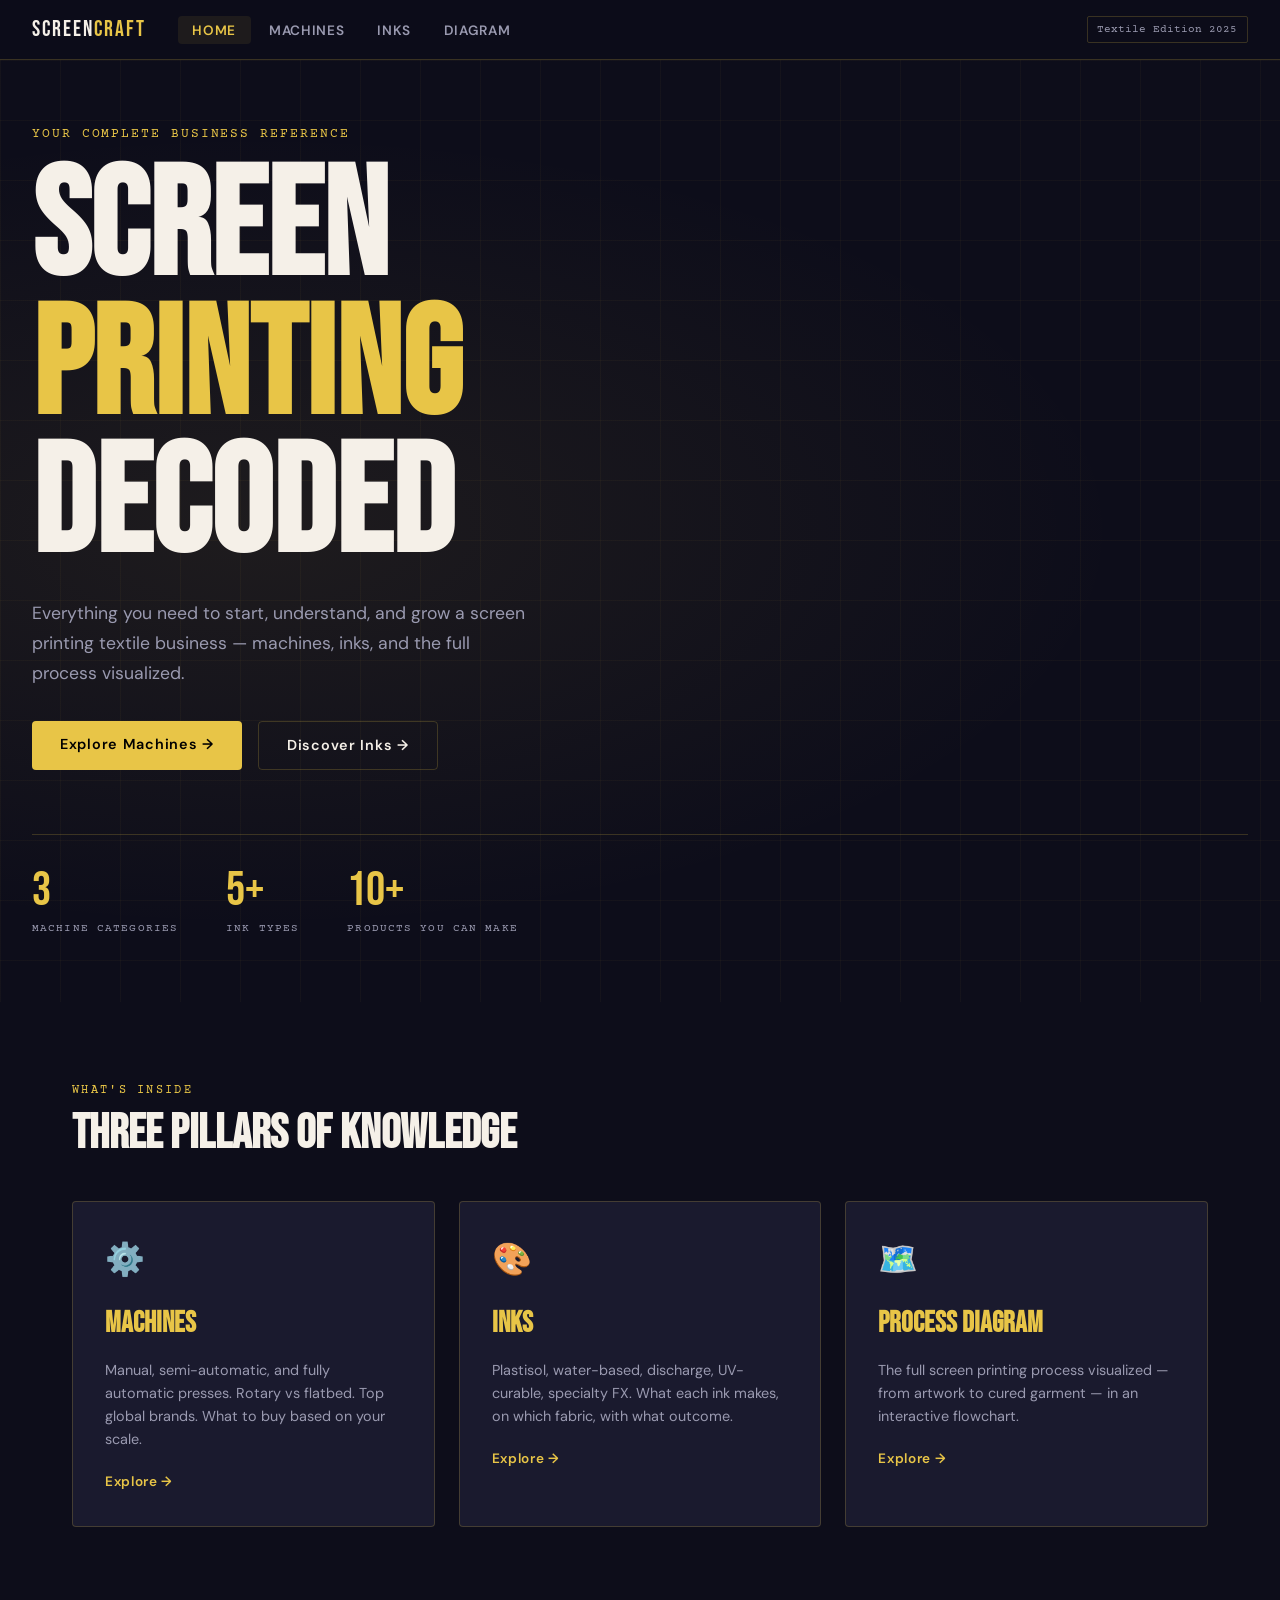
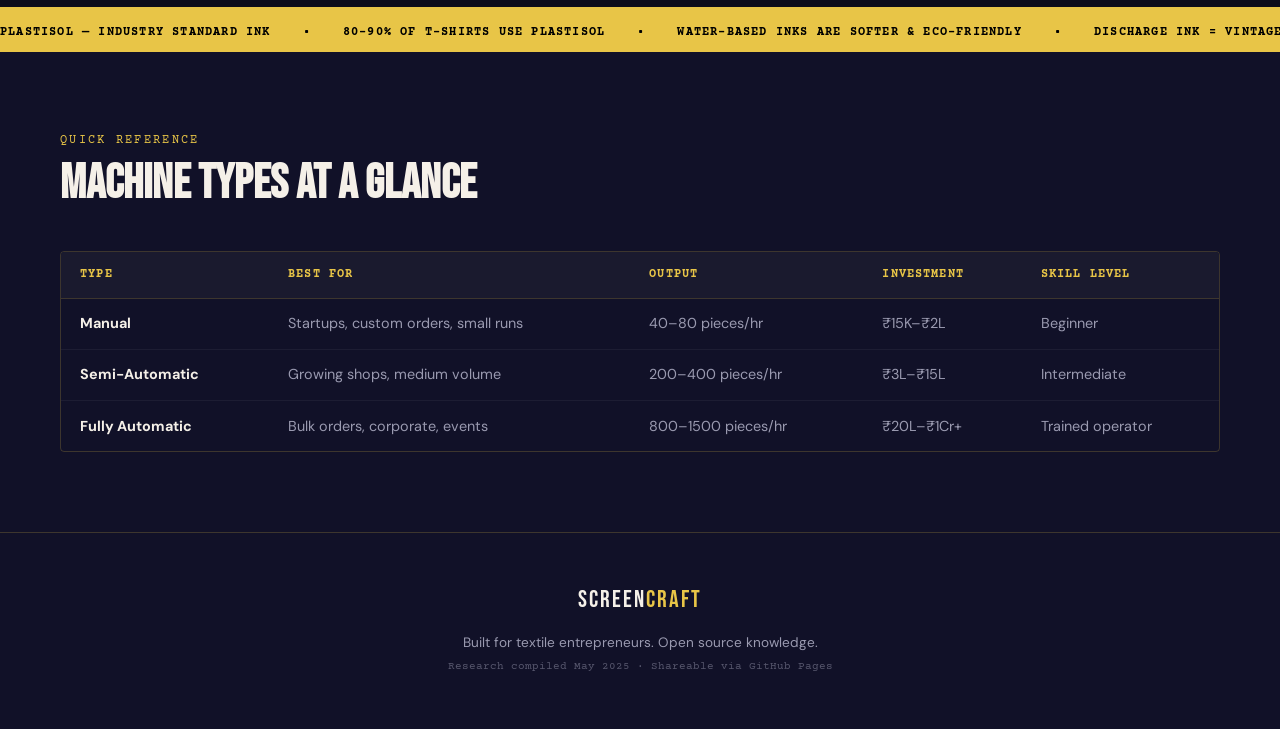
==== index.html @ 2ed056a3 "Add machines page with detailed machine types and specifications - Created a new HTML file for the m" ====
<!DOCTYPE html>
<html lang="en">
<head>
  <meta charset="UTF-8" />
  <meta name="viewport" content="width=device-width, initial-scale=1.0"/>
  <title>ScreenCraft — The Screen Printing Knowledge Hub</title>
  <link rel="preconnect" href="https://fonts.googleapis.com">
  <link href="https://fonts.googleapis.com/css2?family=Bebas+Neue&family=DM+Sans:ital,wght@0,300;0,400;0,600;1,300&family=Courier+Prime:wght@400;700&display=swap" rel="stylesheet">
  <link rel="stylesheet" href="style.css">
</head>
<body>

  <!-- NAV -->
  <nav class="nav">
    <div class="nav-logo">SCREEN<span>CRAFT</span></div>
    <ul class="nav-links">
      <li><a href="index.html" class="active">Home</a></li>
      <li><a href="machines.html">Machines</a></li>
      <li><a href="inks.html">Inks</a></li>
      <li><a href="diagram.html">Diagram</a></li>
    </ul>
    <div class="nav-tag">Textile Edition 2025</div>
  </nav>

  <!-- HERO -->
  <header class="hero">
    <div class="hero-grid-lines"></div>
    <div class="hero-content">
      <div class="hero-eyebrow">Your Complete Business Reference</div>
      <h1 class="hero-title">SCREEN<br><span>PRINTING</span><br>DECODED</h1>
      <p class="hero-sub">Everything you need to start, understand, and grow a screen printing textile business — machines, inks, and the full process visualized.</p>
      <div class="hero-cta-group">
        <a href="machines.html" class="btn btn-primary">Explore Machines →</a>
        <a href="inks.html" class="btn btn-outline">Discover Inks →</a>
      </div>
    </div>
    <div class="hero-stats">
      <div class="stat">
        <span class="stat-num">3</span>
        <span class="stat-label">Machine Categories</span>
      </div>
      <div class="stat">
        <span class="stat-num">5+</span>
        <span class="stat-label">Ink Types</span>
      </div>
      <div class="stat">
        <span class="stat-num">10+</span>
        <span class="stat-label">Products You Can Make</span>
      </div>
    </div>
  </header>

  <!-- OVERVIEW CARDS -->
  <section class="section">
    <div class="section-label">What's Inside</div>
    <h2 class="section-title">Three pillars of knowledge</h2>
    <div class="card-grid">
      <a href="machines.html" class="overview-card card-machines">
        <div class="card-icon">⚙️</div>
        <h3>Machines</h3>
        <p>Manual, semi-automatic, and fully automatic presses. Rotary vs flatbed. Top global brands. What to buy based on your scale.</p>
        <span class="card-link">Explore →</span>
      </a>
      <a href="inks.html" class="overview-card card-inks">
        <div class="card-icon">🎨</div>
        <h3>Inks</h3>
        <p>Plastisol, water-based, discharge, UV-curable, specialty FX. What each ink makes, on which fabric, with what outcome.</p>
        <span class="card-link">Explore →</span>
      </a>
      <a href="diagram.html" class="overview-card card-diagram">
        <div class="card-icon">🗺️</div>
        <h3>Process Diagram</h3>
        <p>The full screen printing process visualized — from artwork to cured garment — in an interactive flowchart.</p>
        <span class="card-link">Explore →</span>
      </a>
    </div>
  </section>

  <!-- QUICK FACTS TAPE -->
  <div class="ticker-wrap">
    <div class="ticker">
      <span>PLASTISOL — INDUSTRY STANDARD INK</span>
      <span>•</span>
      <span>80–90% OF T-SHIRTS USE PLASTISOL</span>
      <span>•</span>
      <span>WATER-BASED INKS ARE SOFTER & ECO-FRIENDLY</span>
      <span>•</span>
      <span>DISCHARGE INK = VINTAGE LOOK ON DARK GARMENTS</span>
      <span>•</span>
      <span>AUTOMATIC MACHINES: 1000+ PRINTS/HR</span>
      <span>•</span>
      <span>SCREEN PRINTING WORKS ON FABRIC, GLASS, METAL, PLASTIC</span>
      <span>•</span>
      <span>PLASTISOL — INDUSTRY STANDARD INK</span>
      <span>•</span>
      <span>80–90% OF T-SHIRTS USE PLASTISOL</span>
      <span>•</span>
      <span>WATER-BASED INKS ARE SOFTER & ECO-FRIENDLY</span>
      <span>•</span>
      <span>DISCHARGE INK = VINTAGE LOOK ON DARK GARMENTS</span>
      <span>•</span>
      <span>AUTOMATIC MACHINES: 1000+ PRINTS/HR</span>
      <span>•</span>
      <span>SCREEN PRINTING WORKS ON FABRIC, GLASS, METAL, PLASTIC</span>
      <span>•</span>
    </div>
  </div>

  <!-- QUICK COMPARISON -->
  <section class="section alt-bg">
    <div class="section-label">Quick Reference</div>
    <h2 class="section-title">Machine Types at a Glance</h2>
    <div class="compare-table-wrap">
      <table class="compare-table">
        <thead>
          <tr>
            <th>Type</th>
            <th>Best For</th>
            <th>Output</th>
            <th>Investment</th>
            <th>Skill Level</th>
          </tr>
        </thead>
        <tbody>
          <tr>
            <td><strong>Manual</strong></td>
            <td>Startups, custom orders, small runs</td>
            <td>40–80 pieces/hr</td>
            <td>₹15K–₹2L</td>
            <td>Beginner</td>
          </tr>
          <tr>
            <td><strong>Semi-Automatic</strong></td>
            <td>Growing shops, medium volume</td>
            <td>200–400 pieces/hr</td>
            <td>₹3L–₹15L</td>
            <td>Intermediate</td>
          </tr>
          <tr>
            <td><strong>Fully Automatic</strong></td>
            <td>Bulk orders, corporate, events</td>
            <td>800–1500 pieces/hr</td>
            <td>₹20L–₹1Cr+</td>
            <td>Trained operator</td>
          </tr>
        </tbody>
      </table>
    </div>
  </section>

  <!-- FOOTER -->
  <footer class="footer">
    <div class="footer-logo">SCREEN<span>CRAFT</span></div>
    <p>Built for textile entrepreneurs. Open source knowledge.</p>
    <p class="footer-small">Research compiled May 2025 · Shareable via GitHub Pages</p>
  </footer>

  <script src="main.js"></script>
</body>
</html>
---- style.css ----
/* ============================================
   SCREENCRAFT — Global Styles
   ============================================ */

:root {
  --bg: #0d0d1a;
  --bg-alt: #111128;
  --surface: #1a1a2e;
  --surface-2: #16213e;
  --accent: #e8c547;
  --accent-2: #e87a4a;
  --accent-3: #4ab8e8;
  --text: #f5f0e8;
  --text-muted: #9a9ab0;
  --border: rgba(232, 197, 71, 0.2);
  --font-display: 'Bebas Neue', sans-serif;
  --font-body: 'DM Sans', sans-serif;
  --font-mono: 'Courier Prime', monospace;
  --radius: 4px;
  --shadow: 0 4px 24px rgba(0,0,0,0.5);
}

*, *::before, *::after { box-sizing: border-box; margin: 0; padding: 0; }

html { scroll-behavior: smooth; }

body {
  background: var(--bg);
  color: var(--text);
  font-family: var(--font-body);
  font-size: 16px;
  line-height: 1.6;
  overflow-x: hidden;
}

a { color: inherit; text-decoration: none; }

/* ============================================
   NAV
   ============================================ */
.nav {
  position: sticky;
  top: 0;
  z-index: 100;
  display: flex;
  align-items: center;
  gap: 2rem;
  padding: 0 2rem;
  height: 60px;
  background: rgba(13,13,26,0.95);
  backdrop-filter: blur(10px);
  border-bottom: 1px solid var(--border);
}

.nav-logo {
  font-family: var(--font-display);
  font-size: 1.4rem;
  letter-spacing: 2px;
  color: var(--text);
  white-space: nowrap;
}

.nav-logo span { color: var(--accent); }

.nav-links {
  display: flex;
  list-style: none;
  gap: 0.25rem;
  flex: 1;
}

.nav-links a {
  padding: 0.35rem 0.9rem;
  font-size: 0.85rem;
  font-weight: 600;
  letter-spacing: 0.05em;
  text-transform: uppercase;
  color: var(--text-muted);
  border-radius: var(--radius);
  transition: all 0.2s;
}

.nav-links a:hover, .nav-links a.active {
  color: var(--accent);
  background: rgba(232,197,71,0.08);
}

.nav-tag {
  font-family: var(--font-mono);
  font-size: 0.7rem;
  color: var(--text-muted);
  border: 1px solid var(--border);
  padding: 0.2rem 0.6rem;
  border-radius: 2px;
  white-space: nowrap;
}

/* ============================================
   HERO
   ============================================ */
.hero {
  position: relative;
  min-height: 90vh;
  display: flex;
  flex-direction: column;
  justify-content: center;
  padding: 4rem 2rem;
  overflow: hidden;
}

.hero-grid-lines {
  position: absolute;
  inset: 0;
  background-image:
    linear-gradient(rgba(232,197,71,0.04) 1px, transparent 1px),
    linear-gradient(90deg, rgba(232,197,71,0.04) 1px, transparent 1px);
  background-size: 60px 60px;
  pointer-events: none;
}

.hero::before {
  content: '';
  position: absolute;
  inset: 0;
  background: radial-gradient(ellipse at 20% 50%, rgba(232,197,71,0.08) 0%, transparent 60%);
  pointer-events: none;
}

.hero-content {
  max-width: 900px;
  position: relative;
  z-index: 1;
}

.hero-eyebrow {
  font-family: var(--font-mono);
  font-size: 0.8rem;
  color: var(--accent);
  letter-spacing: 0.15em;
  text-transform: uppercase;
  margin-bottom: 1rem;
  opacity: 0;
  animation: fadeUp 0.6s ease 0.1s forwards;
}

.hero-title {
  font-family: var(--font-display);
  font-size: clamp(4rem, 12vw, 10rem);
  line-height: 0.9;
  color: var(--text);
  margin-bottom: 1.5rem;
  opacity: 0;
  animation: fadeUp 0.7s ease 0.2s forwards;
}

.hero-title span { color: var(--accent); }

.hero-sub {
  font-size: 1.1rem;
  color: var(--text-muted);
  max-width: 500px;
  margin-bottom: 2rem;
  line-height: 1.7;
  opacity: 0;
  animation: fadeUp 0.7s ease 0.35s forwards;
}

.hero-cta-group {
  display: flex;
  gap: 1rem;
  flex-wrap: wrap;
  opacity: 0;
  animation: fadeUp 0.7s ease 0.45s forwards;
}

.btn {
  display: inline-block;
  padding: 0.75rem 1.75rem;
  font-family: var(--font-body);
  font-weight: 600;
  font-size: 0.9rem;
  letter-spacing: 0.05em;
  border-radius: var(--radius);
  transition: all 0.2s;
  cursor: pointer;
}

.btn-primary {
  background: var(--accent);
  color: #000;
}

.btn-primary:hover { background: #f0d060; transform: translateY(-1px); }

.btn-outline {
  border: 1px solid var(--border);
  color: var(--text);
}

.btn-outline:hover { border-color: var(--accent); color: var(--accent); }

.hero-stats {
  display: flex;
  gap: 3rem;
  margin-top: 4rem;
  padding-top: 2rem;
  border-top: 1px solid var(--border);
  position: relative;
  z-index: 1;
  opacity: 0;
  animation: fadeUp 0.7s ease 0.55s forwards;
}

.stat-num {
  display: block;
  font-family: var(--font-display);
  font-size: 3rem;
  color: var(--accent);
  line-height: 1;
}

.stat-label {
  display: block;
  font-family: var(--font-mono);
  font-size: 0.7rem;
  color: var(--text-muted);
  text-transform: uppercase;
  letter-spacing: 0.1em;
  margin-top: 0.3rem;
}

/* ============================================
   PAGE HERO (inner pages)
   ============================================ */
.page-hero {
  padding: 5rem 2rem 4rem;
  border-bottom: 1px solid var(--border);
  position: relative;
  overflow: hidden;
}

.page-hero::after {
  content: '';
  position: absolute;
  inset: 0;
  background: radial-gradient(ellipse at 80% 50%, rgba(232,197,71,0.05) 0%, transparent 60%);
  pointer-events: none;
}

.page-hero--inks::after {
  background: radial-gradient(ellipse at 80% 50%, rgba(74,184,232,0.06) 0%, transparent 60%);
}

.page-hero--diagram::after {
  background: radial-gradient(ellipse at 80% 50%, rgba(74,232,160,0.06) 0%, transparent 60%);
}

.page-hero-label {
  font-family: var(--font-mono);
  font-size: 0.75rem;
  color: var(--accent);
  letter-spacing: 0.2em;
  text-transform: uppercase;
  margin-bottom: 0.75rem;
}

.page-hero-title {
  font-family: var(--font-display);
  font-size: clamp(3.5rem, 10vw, 8rem);
  line-height: 0.9;
  color: var(--text);
  margin-bottom: 1rem;
}

.page-hero-sub {
  font-size: 1rem;
  color: var(--text-muted);
  max-width: 500px;
}

/* ============================================
   TICKER
   ============================================ */
.ticker-wrap {
  background: var(--accent);
  overflow: hidden;
  padding: 0.6rem 0;
}

.ticker {
  display: inline-flex;
  gap: 2rem;
  white-space: nowrap;
  animation: ticker 30s linear infinite;
  font-family: var(--font-mono);
  font-size: 0.75rem;
  font-weight: 700;
  color: #000;
  letter-spacing: 0.1em;
}

@keyframes ticker {
  0% { transform: translateX(0); }
  100% { transform: translateX(-50%); }
}

/* ============================================
   SECTIONS
   ============================================ */
.section {
  padding: 5rem 2rem;
  max-width: 1200px;
  margin: 0 auto;
}

.section.alt-bg {
  max-width: 100%;
  background: var(--bg-alt);
  padding: 5rem calc(50% - 580px);
}

.section-label {
  font-family: var(--font-mono);
  font-size: 0.72rem;
  color: var(--accent);
  letter-spacing: 0.2em;
  text-transform: uppercase;
  margin-bottom: 0.5rem;
}

.section-title {
  font-family: var(--font-display);
  font-size: clamp(1.8rem, 4vw, 3rem);
  color: var(--text);
  margin-bottom: 2.5rem;
  line-height: 1.1;
}

/* ============================================
   HOME OVERVIEW CARDS
   ============================================ */
.card-grid {
  display: grid;
  grid-template-columns: repeat(auto-fit, minmax(280px, 1fr));
  gap: 1.5rem;
}

.overview-card {
  display: block;
  padding: 2rem;
  background: var(--surface);
  border: 1px solid var(--border);
  border-radius: var(--radius);
  transition: all 0.3s;
  cursor: pointer;
}

.overview-card:hover {
  border-color: var(--accent);
  transform: translateY(-4px);
  box-shadow: 0 8px 32px rgba(0,0,0,0.4);
}

.card-icon { font-size: 2rem; margin-bottom: 1rem; }

.overview-card h3 {
  font-family: var(--font-display);
  font-size: 1.8rem;
  color: var(--accent);
  margin-bottom: 0.75rem;
}

.overview-card p { color: var(--text-muted); font-size: 0.9rem; line-height: 1.6; }

.card-link {
  display: inline-block;
  margin-top: 1.25rem;
  font-size: 0.85rem;
  font-weight: 600;
  color: var(--accent);
  letter-spacing: 0.05em;
}

/* ============================================
   COMPARE TABLE
   ============================================ */
.compare-table-wrap {
  overflow-x: auto;
  border-radius: var(--radius);
  border: 1px solid var(--border);
}

.compare-table {
  width: 100%;
  border-collapse: collapse;
  font-size: 0.9rem;
}

.compare-table th {
  background: var(--surface);
  color: var(--accent);
  font-family: var(--font-mono);
  font-size: 0.72rem;
  letter-spacing: 0.1em;
  text-transform: uppercase;
  padding: 0.85rem 1.2rem;
  text-align: left;
  border-bottom: 1px solid var(--border);
}

.compare-table td {
  padding: 0.85rem 1.2rem;
  border-bottom: 1px solid rgba(255,255,255,0.05);
  color: var(--text-muted);
  vertical-align: top;
}

.compare-table tr:last-child td { border-bottom: none; }
.compare-table td strong { color: var(--text); }

.compare-table tr:hover td { background: rgba(232,197,71,0.03); }

/* ============================================
   MACHINES PAGE
   ============================================ */
.tab-nav {
  display: flex;
  gap: 0.5rem;
  margin-bottom: 2.5rem;
  flex-wrap: wrap;
}

.tab-btn {
  padding: 0.5rem 1.25rem;
  background: var(--surface);
  border: 1px solid var(--border);
  color: var(--text-muted);
  font-family: var(--font-body);
  font-size: 0.85rem;
  font-weight: 600;
  border-radius: var(--radius);
  cursor: pointer;
  transition: all 0.2s;
}

.tab-btn:hover { border-color: var(--accent); color: var(--accent); }
.tab-btn.active { background: var(--accent); color: #000; border-color: var(--accent); }

.tab-content { display: none; }
.tab-content.active { display: block; animation: fadeUp 0.4s ease; }

.machine-hero-block {
  display: grid;
  grid-template-columns: 1fr auto;
  gap: 2rem;
  padding: 2.5rem;
  background: var(--surface);
  border: 1px solid var(--border);
  border-top: 4px solid var(--accent);
  border-radius: var(--radius);
  margin-bottom: 2rem;
}

.machine-badge {
  display: inline-block;
  font-family: var(--font-mono);
  font-size: 0.68rem;
  letter-spacing: 0.15em;
  text-transform: uppercase;
  color: var(--accent);
  border: 1px solid var(--accent);
  padding: 0.2rem 0.6rem;
  border-radius: 2px;
  margin-bottom: 0.75rem;
}

.machine-hero-block h2 {
  font-family: var(--font-display);
  font-size: 2.2rem;
  color: var(--text);
  margin-bottom: 0.75rem;
}

.machine-desc { color: var(--text-muted); font-size: 0.95rem; line-height: 1.7; }

.machine-specs {
  min-width: 240px;
  background: var(--surface-2);
  padding: 1.25rem;
  border-radius: var(--radius);
  height: fit-content;
}

.spec-row {
  display: flex;
  justify-content: space-between;
  align-items: baseline;
  gap: 1rem;
  padding: 0.5rem 0;
  border-bottom: 1px solid rgba(255,255,255,0.06);
  font-size: 0.82rem;
}

.spec-row:last-child { border-bottom: none; }
.spec-row span { color: var(--text-muted); }
.spec-row strong { color: var(--accent); text-align: right; }

.machine-cards-grid {
  display: grid;
  grid-template-columns: repeat(auto-fit, minmax(220px, 1fr));
  gap: 1rem;
  margin-bottom: 2rem;
}

.machine-card {
  padding: 1.5rem;
  background: var(--surface);
  border: 1px solid var(--border);
  border-radius: var(--radius);
  transition: border-color 0.2s;
}

.machine-card:hover { border-color: var(--accent); }

.machine-card h4 {
  font-family: var(--font-display);
  font-size: 1.2rem;
  color: var(--text);
  margin-bottom: 0.5rem;
}

.machine-card p { font-size: 0.85rem; color: var(--text-muted); line-height: 1.5; margin-bottom: 0.75rem; }

.tag {
  display: inline-block;
  font-family: var(--font-mono);
  font-size: 0.7rem;
  color: var(--accent);
  background: rgba(232,197,71,0.1);
  padding: 0.2rem 0.6rem;
  border-radius: 2px;
}

.pro-con {
  display: grid;
  grid-template-columns: 1fr 1fr;
  gap: 1.5rem;
}

.pros, .cons {
  padding: 1.5rem;
  border-radius: var(--radius);
}

.pros {
  background: rgba(74,232,160,0.06);
  border: 1px solid rgba(74,232,160,0.2);
}

.cons {
  background: rgba(232,74,74,0.06);
  border: 1px solid rgba(232,74,74,0.2);
}

.pros h5 { color: #4ae8a0; margin-bottom: 0.75rem; font-size: 0.85rem; letter-spacing: 0.05em; }
.cons h5 { color: #e84a4a; margin-bottom: 0.75rem; font-size: 0.85rem; letter-spacing: 0.05em; }

.pros ul, .cons ul {
  list-style: none;
  font-size: 0.85rem;
  color: var(--text-muted);
}

.pros ul li, .cons ul li {
  padding: 0.25rem 0;
  padding-left: 1rem;
  position: relative;
}

.pros ul li::before { content: '✓'; position: absolute; left: 0; color: #4ae8a0; }
.cons ul li::before { content: '✗'; position: absolute; left: 0; color: #e84a4a; }

/* BRANDS GRID */
.brands-grid {
  display: grid;
  grid-template-columns: repeat(auto-fit, minmax(180px, 1fr));
  gap: 1rem;
}

.brand-card {
  padding: 1.5rem;
  background: var(--surface);
  border: 1px solid var(--border);
  border-radius: var(--radius);
  transition: all 0.2s;
}

.brand-card:hover { border-color: var(--accent); }

.brand-name {
  font-family: var(--font-display);
  font-size: 1.8rem;
  color: var(--accent);
  line-height: 1;
  margin-bottom: 0.25rem;
}

.brand-origin { font-family: var(--font-mono); font-size: 0.7rem; color: var(--text-muted); margin-bottom: 0.75rem; }
.brand-card p { font-size: 0.82rem; color: var(--text-muted); line-height: 1.5; }

/* ============================================
   INKS PAGE
   ============================================ */
.ink-overview-grid {
  display: flex;
  gap: 1rem;
  flex-wrap: wrap;
  margin-bottom: 1rem;
}

.ink-pill {
  display: flex;
  flex-direction: column;
  padding: 1rem 1.5rem;
  background: var(--surface);
  border: 1px solid var(--c, var(--accent));
  border-radius: var(--radius);
  min-width: 140px;
}

.ink-pill strong { color: var(--c, var(--accent)); font-size: 1rem; margin-bottom: 0.2rem; }
.ink-pill span { font-size: 0.75rem; color: var(--text-muted); font-family: var(--font-mono); }

.ink-detail-card {
  background: var(--surface);
  border: 1px solid var(--border);
  border-radius: var(--radius);
  overflow: hidden;
  margin-bottom: 2rem;
}

.ink-header {
  display: flex;
  justify-content: space-between;
  align-items: flex-start;
  padding: 2rem;
  background: linear-gradient(135deg, var(--surface-2), rgba(26,26,46,0.5));
  border-bottom: 3px solid var(--ink-color, var(--accent));
}

.ink-number {
  font-family: var(--font-display);
  font-size: 3rem;
  color: var(--ink-color, var(--accent));
  opacity: 0.4;
  line-height: 1;
}

.ink-header h3 {
  font-family: var(--font-display);
  font-size: 2rem;
  color: var(--text);
  margin: 0.25rem 0;
}

.ink-tagline { color: var(--text-muted); font-size: 0.85rem; font-style: italic; }

.ink-share-badge {
  text-align: center;
  font-family: var(--font-display);
  font-size: 1.5rem;
  color: var(--ink-color, var(--accent));
  line-height: 1.2;
}

.ink-share-badge small { display: block; font-family: var(--font-mono); font-size: 0.65rem; color: var(--text-muted); text-transform: uppercase; }

.ink-body {
  padding: 2rem;
  display: grid;
  grid-template-columns: 1fr 1fr;
  gap: 1.5rem;
}

.ink-body > * { grid-column: auto; }
.ink-products { grid-column: 1 / -1; }
.ink-props { grid-column: 1 / -1; display: flex; gap: 1rem; flex-wrap: wrap; }
.ink-tip { grid-column: 1 / -1; padding: 1rem 1.25rem; background: rgba(232,197,71,0.06); border-left: 3px solid var(--accent); border-radius: 0 var(--radius) var(--radius) 0; font-size: 0.88rem; color: var(--text-muted); }

.ink-body h4 {
  font-family: var(--font-mono);
  font-size: 0.7rem;
  letter-spacing: 0.15em;
  text-transform: uppercase;
  color: var(--accent);
  margin-bottom: 0.6rem;
}

.ink-body p { font-size: 0.88rem; color: var(--text-muted); line-height: 1.65; }

.product-tags {
  display: flex;
  flex-wrap: wrap;
  gap: 0.5rem;
}

.product-tags span {
  display: inline-block;
  padding: 0.3rem 0.75rem;
  background: var(--surface-2);
  border: 1px solid var(--border);
  border-radius: 20px;
  font-size: 0.78rem;
  color: var(--text-muted);
  transition: all 0.2s;
}

.product-tags span:hover { border-color: var(--accent); color: var(--accent); }

.prop {
  display: flex;
  flex-direction: column;
  background: var(--surface-2);
  padding: 0.75rem 1rem;
  border-radius: var(--radius);
  min-width: 120px;
  flex: 1;
}

.prop-label {
  font-family: var(--font-mono);
  font-size: 0.65rem;
  color: var(--text-muted);
  text-transform: uppercase;
  letter-spacing: 0.1em;
  margin-bottom: 0.25rem;
}

.prop-val { font-size: 0.82rem; color: var(--text); font-weight: 600; }

/* FX GRID */
.fx-grid {
  display: grid;
  grid-template-columns: repeat(auto-fit, minmax(250px, 1fr));
  gap: 1rem;
  margin-top: 0.5rem;
}

.fx-item {
  padding: 1.25rem;
  background: var(--surface-2);
  border-radius: var(--radius);
  border: 1px solid var(--border);
}

.fx-name {
  font-weight: 600;
  color: var(--text);
  margin-bottom: 0.5rem;
  font-size: 0.9rem;
}

.fx-item p { font-size: 0.82rem; color: var(--text-muted); line-height: 1.5; }

/* ============================================
   DIAGRAM PAGE
   ============================================ */
.diagram-wrap {
  background: var(--surface);
  border: 1px solid var(--border);
  border-radius: var(--radius);
  padding: 2rem;
  overflow: auto;
}

.diagram-wrap .mermaid {
  display: flex;
  justify-content: center;
  min-width: 600px;
}

/* Timeline */
.timeline {
  position: relative;
  padding-left: 3rem;
}

.timeline::before {
  content: '';
  position: absolute;
  left: 1.15rem;
  top: 0;
  bottom: 0;
  width: 2px;
  background: linear-gradient(to bottom, var(--accent), transparent);
}

.timeline-item {
  position: relative;
  display: flex;
  gap: 1.5rem;
  margin-bottom: 2rem;
}

.tl-num {
  position: absolute;
  left: -2.85rem;
  width: 2rem;
  height: 2rem;
  background: var(--accent);
  color: #000;
  font-family: var(--font-display);
  font-size: 0.9rem;
  display: flex;
  align-items: center;
  justify-content: center;
  border-radius: 2px;
  flex-shrink: 0;
}

.tl-content {
  padding: 1.25rem 1.5rem;
  background: var(--surface);
  border: 1px solid var(--border);
  border-radius: var(--radius);
  flex: 1;
  transition: border-color 0.2s;
}

.tl-content:hover { border-color: var(--accent); }

.tl-content h4 {
  font-family: var(--font-display);
  font-size: 1.2rem;
  color: var(--accent);
  margin-bottom: 0.4rem;
}

.tl-content p { font-size: 0.88rem; color: var(--text-muted); line-height: 1.6; }

/* ============================================
   FOOTER
   ============================================ */
.footer {
  border-top: 1px solid var(--border);
  padding: 3rem 2rem;
  text-align: center;
  background: var(--bg-alt);
}

.footer-logo {
  font-family: var(--font-display);
  font-size: 1.5rem;
  letter-spacing: 2px;
  color: var(--text);
  margin-bottom: 0.75rem;
}

.footer-logo span { color: var(--accent); }
.footer p { font-size: 0.85rem; color: var(--text-muted); margin-bottom: 0.3rem; }
.footer-small { font-family: var(--font-mono); font-size: 0.7rem !important; opacity: 0.5; }

/* ============================================
   ANIMATIONS
   ============================================ */
@keyframes fadeUp {
  from { opacity: 0; transform: translateY(20px); }
  to { opacity: 1; transform: translateY(0); }
}

/* ============================================
   RESPONSIVE
   ============================================ */
@media (max-width: 768px) {
  .nav-tag { display: none; }
  .machine-hero-block { grid-template-columns: 1fr; }
  .pro-con { grid-template-columns: 1fr; }
  .ink-body { grid-template-columns: 1fr; }
  .hero-stats { flex-direction: column; gap: 1.5rem; }
  .section.alt-bg { padding: 4rem 1.5rem; }
}
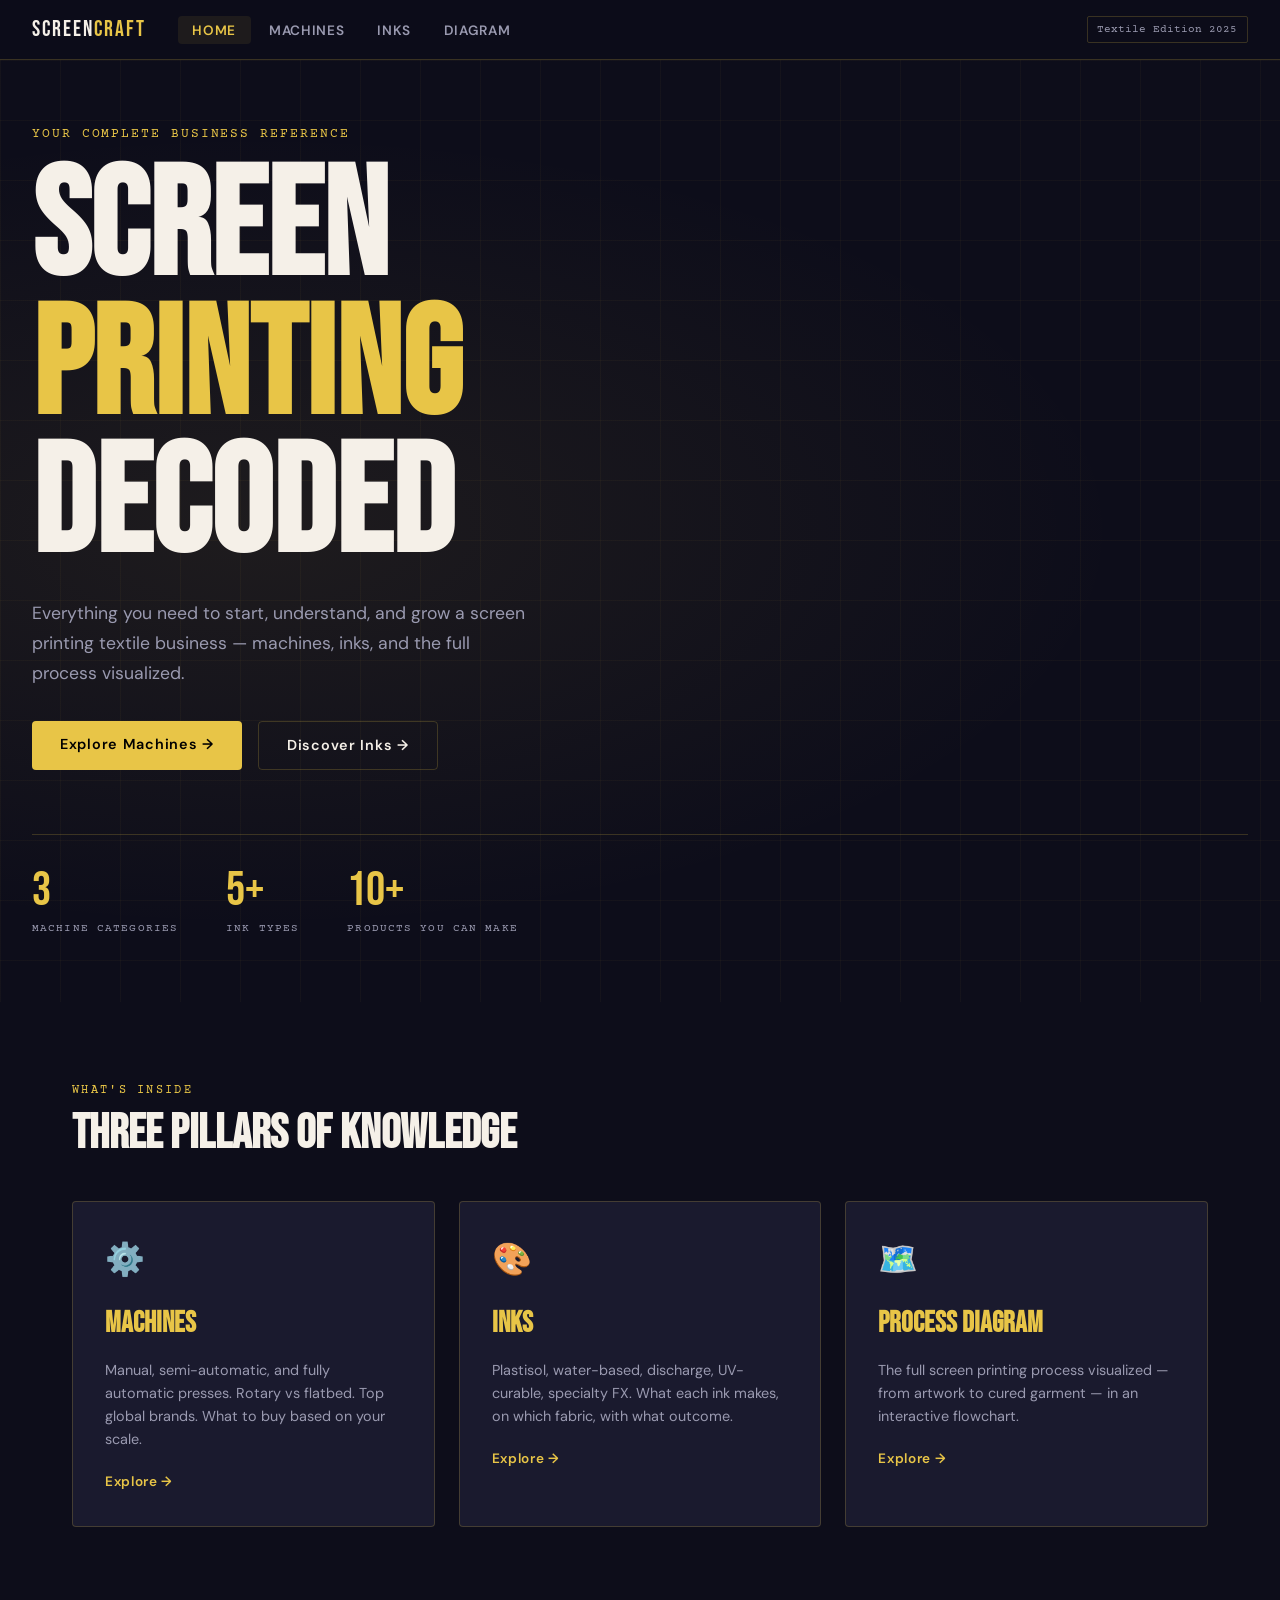
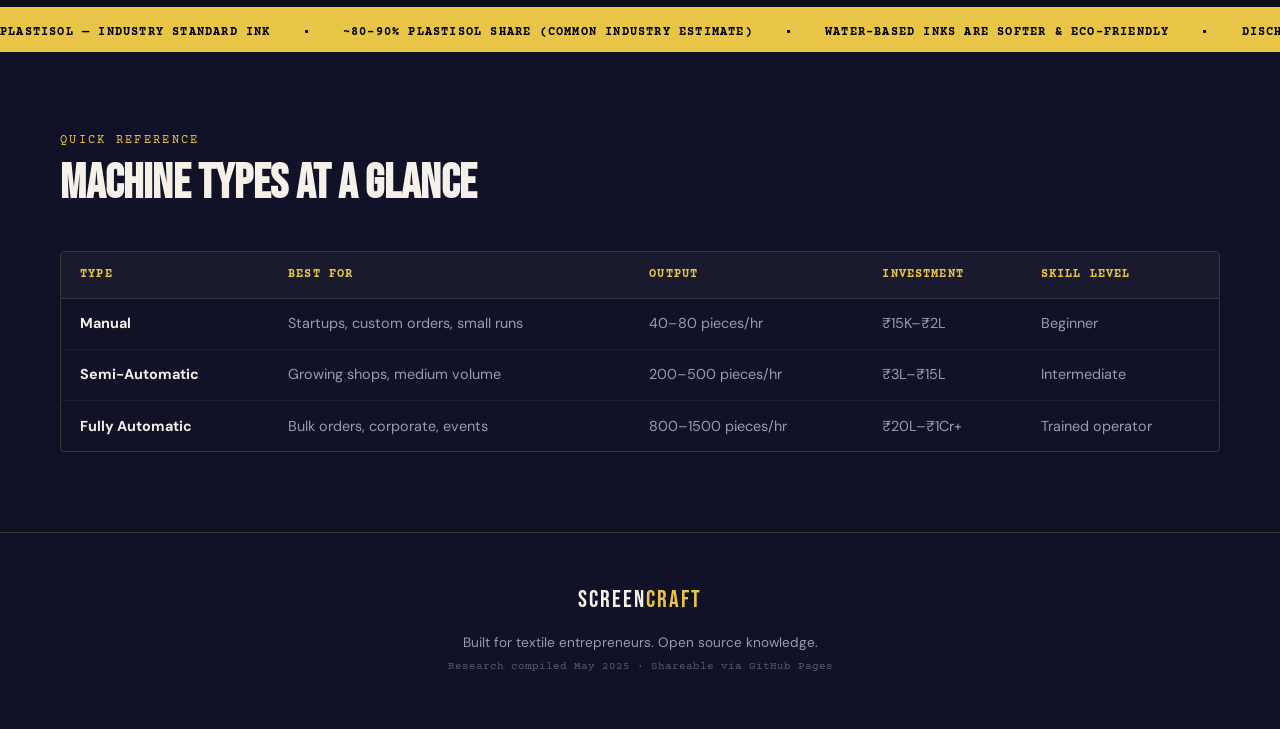
==== commit 3c851861: "Update diagram and content for clarity and accuracy - Revised flowchart in diagram.html to clarify p" ====
--- a/index.html
+++ b/index.html
@@ -81,7 +81,7 @@
     <div class="ticker">
       <span>PLASTISOL — INDUSTRY STANDARD INK</span>
       <span>•</span>
-      <span>80–90% OF T-SHIRTS USE PLASTISOL</span>
+      <span>~80–90% PLASTISOL SHARE (COMMON INDUSTRY ESTIMATE)</span>
       <span>•</span>
       <span>WATER-BASED INKS ARE SOFTER & ECO-FRIENDLY</span>
       <span>•</span>
@@ -93,7 +93,7 @@
       <span>•</span>
       <span>PLASTISOL — INDUSTRY STANDARD INK</span>
       <span>•</span>
-      <span>80–90% OF T-SHIRTS USE PLASTISOL</span>
+      <span>~80–90% PLASTISOL SHARE (COMMON INDUSTRY ESTIMATE)</span>
       <span>•</span>
       <span>WATER-BASED INKS ARE SOFTER & ECO-FRIENDLY</span>
       <span>•</span>
@@ -132,7 +132,7 @@
           <tr>
             <td><strong>Semi-Automatic</strong></td>
             <td>Growing shops, medium volume</td>
-            <td>200–400 pieces/hr</td>
+            <td>200–500 pieces/hr</td>
             <td>₹3L–₹15L</td>
             <td>Intermediate</td>
           </tr>
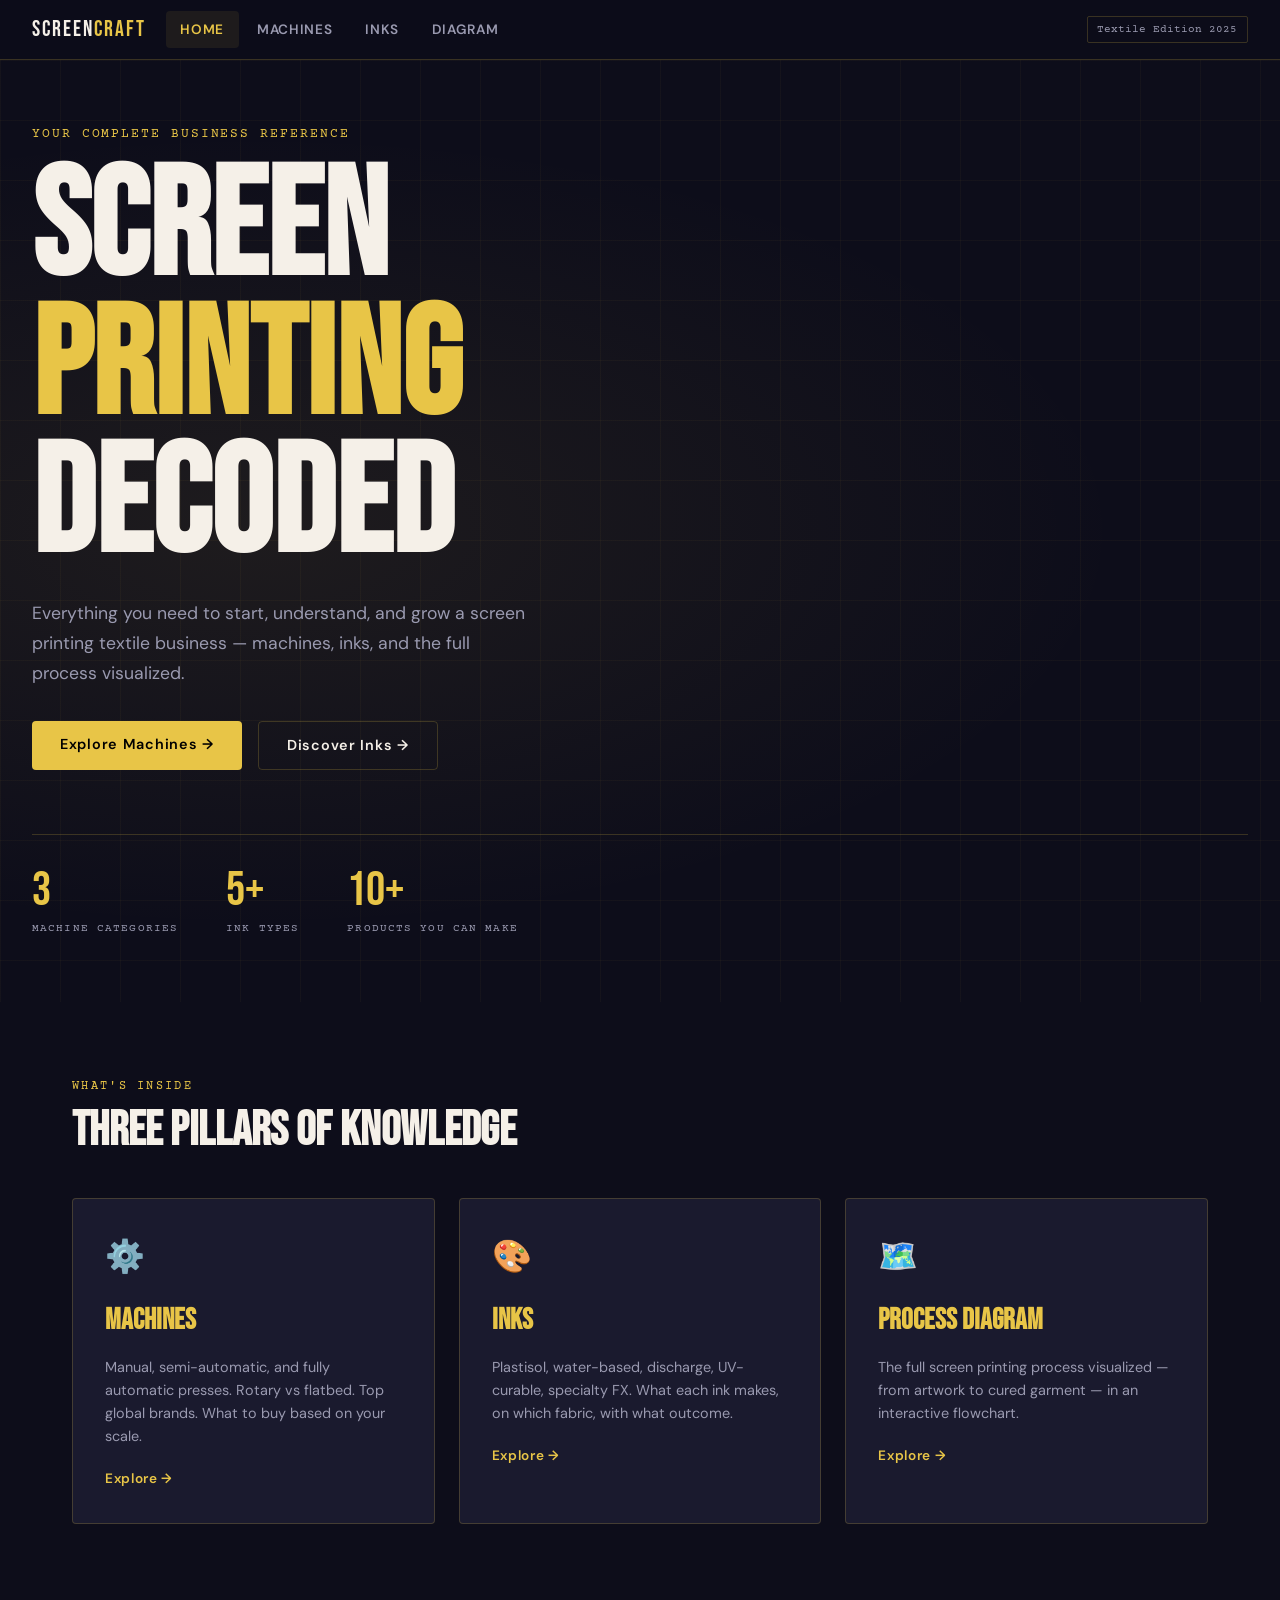
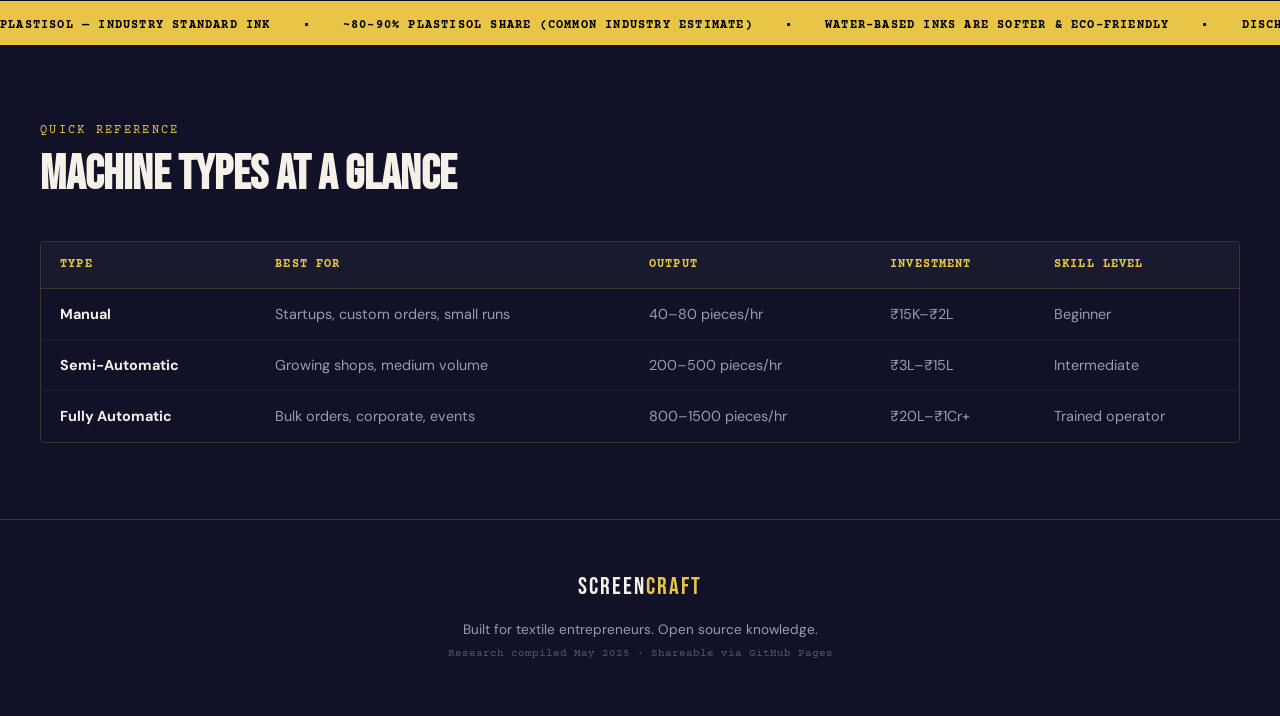
==== commit 969528be: "Enhance navigation and mobile responsiveness - Added ARIA labels for improved accessibility in navig" ====
--- a/index.html
+++ b/index.html
@@ -11,9 +11,10 @@
 <body>
 
   <!-- NAV -->
-  <nav class="nav">
+  <nav class="nav" aria-label="Main">
     <div class="nav-logo">SCREEN<span>CRAFT</span></div>
-    <ul class="nav-links">
+    <button type="button" class="nav-toggle" aria-expanded="false" aria-controls="primary-nav" aria-label="Open navigation menu"><span></span></button>
+    <ul class="nav-links" id="primary-nav">
       <li><a href="index.html" class="active">Home</a></li>
       <li><a href="machines.html">Machines</a></li>
       <li><a href="inks.html">Inks</a></li>
--- a/style.css
+++ b/style.css
@@ -31,6 +31,7 @@
   font-size: 16px;
   line-height: 1.6;
   overflow-x: hidden;
+  -webkit-text-size-adjust: 100%;
 }
 
 a { color: inherit; text-decoration: none; }
@@ -44,12 +45,83 @@
   z-index: 100;
   display: flex;
   align-items: center;
-  gap: 2rem;
-  padding: 0 2rem;
-  height: 60px;
+  flex-wrap: wrap;
+  gap: 0.75rem 1.25rem;
+  padding: 0 clamp(1rem, 4vw, 2rem);
+  min-height: 60px;
+  height: auto;
   background: rgba(13,13,26,0.95);
   backdrop-filter: blur(10px);
   border-bottom: 1px solid var(--border);
+}
+
+.nav-toggle {
+  display: none;
+  flex-shrink: 0;
+  margin-left: auto;
+  width: 44px;
+  height: 44px;
+  padding: 0;
+  border: 1px solid var(--border);
+  border-radius: var(--radius);
+  background: var(--surface);
+  cursor: pointer;
+  -webkit-tap-highlight-color: transparent;
+  position: relative;
+}
+
+.nav-toggle::before,
+.nav-toggle::after {
+  content: '';
+  display: block;
+  position: absolute;
+  left: 10px;
+  right: 10px;
+  height: 2px;
+  background: var(--accent);
+  border-radius: 1px;
+  transition: transform 0.2s ease, opacity 0.2s ease;
+}
+
+.nav-toggle span {
+  display: block;
+  position: absolute;
+  left: 10px;
+  right: 10px;
+  height: 2px;
+  background: var(--accent);
+  border-radius: 1px;
+  top: 50%;
+  margin-top: -1px;
+  transition: opacity 0.2s ease;
+}
+
+.nav-toggle::before { top: 14px; }
+.nav-toggle::after { bottom: 14px; }
+
+.nav.nav-open .nav-toggle::before {
+  top: 50%;
+  margin-top: -1px;
+  transform: rotate(45deg);
+}
+
+.nav.nav-open .nav-toggle::after {
+  bottom: auto;
+  top: 50%;
+  margin-top: -1px;
+  transform: rotate(-45deg);
+}
+
+.nav.nav-open .nav-toggle span { opacity: 0; }
+
+.nav-toggle:focus-visible {
+  outline: 2px solid var(--accent);
+  outline-offset: 2px;
+}
+
+.nav-links a:focus-visible {
+  outline: 2px solid var(--accent);
+  outline-offset: 2px;
 }
 
 .nav-logo {
@@ -67,10 +139,13 @@
   list-style: none;
   gap: 0.25rem;
   flex: 1;
+  align-items: center;
+  min-width: 0;
 }
 
 .nav-links a {
-  padding: 0.35rem 0.9rem;
+  display: block;
+  padding: 0.5rem 0.9rem;
   font-size: 0.85rem;
   font-weight: 600;
   letter-spacing: 0.05em;
@@ -78,6 +153,7 @@
   color: var(--text-muted);
   border-radius: var(--radius);
   transition: all 0.2s;
+  -webkit-tap-highlight-color: transparent;
 }
 
 .nav-links a:hover, .nav-links a.active {
@@ -100,11 +176,11 @@
    ============================================ */
 .hero {
   position: relative;
-  min-height: 90vh;
+  min-height: min(90vh, 900px);
   display: flex;
   flex-direction: column;
   justify-content: center;
-  padding: 4rem 2rem;
+  padding: clamp(2.5rem, 8vw, 4rem) clamp(1rem, 4vw, 2rem);
   overflow: hidden;
 }
 
@@ -233,7 +309,7 @@
    PAGE HERO (inner pages)
    ============================================ */
 .page-hero {
-  padding: 5rem 2rem 4rem;
+  padding: clamp(3rem, 8vw, 5rem) clamp(1rem, 4vw, 2rem) clamp(2.5rem, 5vw, 4rem);
   border-bottom: 1px solid var(--border);
   position: relative;
   overflow: hidden;
@@ -308,15 +384,26 @@
    SECTIONS
    ============================================ */
 .section {
-  padding: 5rem 2rem;
+  padding: clamp(3rem, 6vw, 5rem) clamp(1rem, 4vw, 2rem);
   max-width: 1200px;
   margin: 0 auto;
+  width: 100%;
 }
 
 .section.alt-bg {
-  max-width: 100%;
+  max-width: none;
+  width: 100%;
+  margin: 0;
   background: var(--bg-alt);
-  padding: 5rem calc(50% - 580px);
+  padding: clamp(3rem, 6vw, 5rem) clamp(1rem, 4vw, 2rem);
+  box-sizing: border-box;
+}
+
+.section.alt-bg > * {
+  max-width: 1200px;
+  margin-left: auto;
+  margin-right: auto;
+  width: 100%;
 }
 
 .section-label {
@@ -386,8 +473,10 @@
    ============================================ */
 .compare-table-wrap {
   overflow-x: auto;
-  border-radius: var(--radius);
-  border: 1px solid var(--border);
+  -webkit-overflow-scrolling: touch;
+  border-radius: var(--radius);
+  border: 1px solid var(--border);
+  max-width: 100%;
 }
 
 .compare-table {
@@ -453,7 +542,7 @@
   display: grid;
   grid-template-columns: 1fr auto;
   gap: 2rem;
-  padding: 2.5rem;
+  padding: clamp(1.25rem, 4vw, 2.5rem);
   background: var(--surface);
   border: 1px solid var(--border);
   border-top: 4px solid var(--accent);
@@ -503,7 +592,7 @@
 
 .spec-row:last-child { border-bottom: none; }
 .spec-row span { color: var(--text-muted); }
-.spec-row strong { color: var(--accent); text-align: right; }
+.spec-row strong { color: var(--accent); text-align: right; flex-shrink: 0; }
 
 .machine-cards-grid {
   display: grid;
@@ -643,7 +732,9 @@
   display: flex;
   justify-content: space-between;
   align-items: flex-start;
-  padding: 2rem;
+  flex-wrap: wrap;
+  gap: 1rem 1.5rem;
+  padding: clamp(1.25rem, 4vw, 2rem);
   background: linear-gradient(135deg, var(--surface-2), rgba(26,26,46,0.5));
   border-bottom: 3px solid var(--ink-color, var(--accent));
 }
@@ -676,7 +767,7 @@
 .ink-share-badge small { display: block; font-family: var(--font-mono); font-size: 0.65rem; color: var(--text-muted); text-transform: uppercase; }
 
 .ink-body {
-  padding: 2rem;
+  padding: clamp(1.25rem, 4vw, 2rem);
   display: grid;
   grid-template-columns: 1fr 1fr;
   gap: 1.5rem;
@@ -769,14 +860,22 @@
   background: var(--surface);
   border: 1px solid var(--border);
   border-radius: var(--radius);
-  padding: 2rem;
-  overflow: auto;
+  padding: clamp(1rem, 3vw, 2rem);
+  overflow-x: auto;
+  overflow-y: hidden;
+  -webkit-overflow-scrolling: touch;
+  max-width: 100%;
 }
 
 .diagram-wrap .mermaid {
   display: flex;
   justify-content: center;
-  min-width: 600px;
+  min-width: 0;
+}
+
+.diagram-wrap .mermaid svg {
+  max-width: 100%;
+  height: auto;
 }
 
 /* Timeline */
@@ -843,7 +942,7 @@
    ============================================ */
 .footer {
   border-top: 1px solid var(--border);
-  padding: 3rem 2rem;
+  padding: clamp(2rem, 5vw, 3rem) clamp(1rem, 4vw, 2rem);
   text-align: center;
   background: var(--bg-alt);
 }
@@ -871,11 +970,189 @@
 /* ============================================
    RESPONSIVE
    ============================================ */
+
+/* Tablet portrait & large phones */
+@media (max-width: 900px) {
+  .nav-toggle {
+    display: flex;
+    align-items: center;
+    justify-content: center;
+  }
+
+  .nav-links {
+    display: none;
+    flex: none;
+    flex-direction: column;
+    align-items: stretch;
+    width: 100%;
+    order: 5;
+    padding: 0.5rem 0 1rem;
+    gap: 0;
+    border-top: 1px solid var(--border);
+    margin-top: 0.25rem;
+    padding-top: 0.75rem;
+  }
+
+  .nav.nav-open .nav-links {
+    display: flex;
+  }
+
+  .nav-links a {
+    padding: 0.75rem 1rem;
+    border-radius: var(--radius);
+  }
+
+  .nav-tag {
+    display: none;
+  }
+
+  .machine-hero-block {
+    grid-template-columns: 1fr;
+  }
+
+  .machine-hero-block h2 {
+    font-size: clamp(1.5rem, 5vw, 2.2rem);
+  }
+
+  .machine-specs {
+    min-width: 0;
+    width: 100%;
+  }
+
+  .tab-nav {
+    gap: 0.4rem;
+  }
+
+  .tab-btn {
+    padding: 0.5rem 0.85rem;
+    font-size: 0.8rem;
+  }
+
+  .ink-header h3 {
+    font-size: clamp(1.35rem, 5vw, 2rem);
+  }
+
+  .ink-share-badge {
+    margin-left: auto;
+  }
+}
+
 @media (max-width: 768px) {
-  .nav-tag { display: none; }
-  .machine-hero-block { grid-template-columns: 1fr; }
-  .pro-con { grid-template-columns: 1fr; }
-  .ink-body { grid-template-columns: 1fr; }
-  .hero-stats { flex-direction: column; gap: 1.5rem; }
-  .section.alt-bg { padding: 4rem 1.5rem; }
-}
+  .pro-con {
+    grid-template-columns: 1fr;
+  }
+
+  .ink-body {
+    grid-template-columns: 1fr;
+  }
+
+  .hero-stats {
+    flex-direction: column;
+    gap: 1.5rem;
+  }
+
+  .compare-table {
+    font-size: 0.82rem;
+  }
+
+  .compare-table th,
+  .compare-table td {
+    padding: 0.65rem 0.75rem;
+  }
+
+  .timeline {
+    padding-left: 2.5rem;
+  }
+
+  .tl-num {
+    left: -2.35rem;
+    width: 1.75rem;
+    height: 1.75rem;
+    font-size: 0.75rem;
+  }
+
+  .timeline::before {
+    left: 0.85rem;
+  }
+
+  .brand-name {
+    font-size: 1.5rem;
+  }
+}
+
+/* Small phones */
+@media (max-width: 480px) {
+  .hero-title {
+    font-size: clamp(2.75rem, 14vw, 4rem);
+  }
+
+  .page-hero-title {
+    font-size: clamp(2.5rem, 12vw, 3.5rem);
+  }
+
+  .btn {
+    width: 100%;
+    text-align: center;
+  }
+
+  .hero-cta-group {
+    flex-direction: column;
+  }
+
+  .hero-cta-group .btn {
+    width: 100%;
+  }
+
+  .stat-num {
+    font-size: 2.25rem;
+  }
+
+  .machine-cards-grid {
+    grid-template-columns: 1fr;
+  }
+
+  .fx-grid {
+    grid-template-columns: 1fr;
+  }
+
+  .ink-pill {
+    min-width: 0;
+    flex: 1 1 calc(50% - 0.5rem);
+  }
+
+  .spec-row {
+    flex-wrap: wrap;
+    gap: 0.25rem;
+  }
+
+  .spec-row strong {
+    width: 100%;
+    text-align: left;
+  }
+}
+
+/* Laptops: comfortable reading width already capped at 1200px */
+
+/* Reduced motion */
+@media (prefers-reduced-motion: reduce) {
+  html {
+    scroll-behavior: auto;
+  }
+
+  .ticker {
+    animation: none;
+  }
+
+  .hero-eyebrow,
+  .hero-title,
+  .hero-sub,
+  .hero-cta-group,
+  .hero-stats {
+    animation: none;
+    opacity: 1;
+  }
+
+  .tab-content.active {
+    animation: none;
+  }
+}
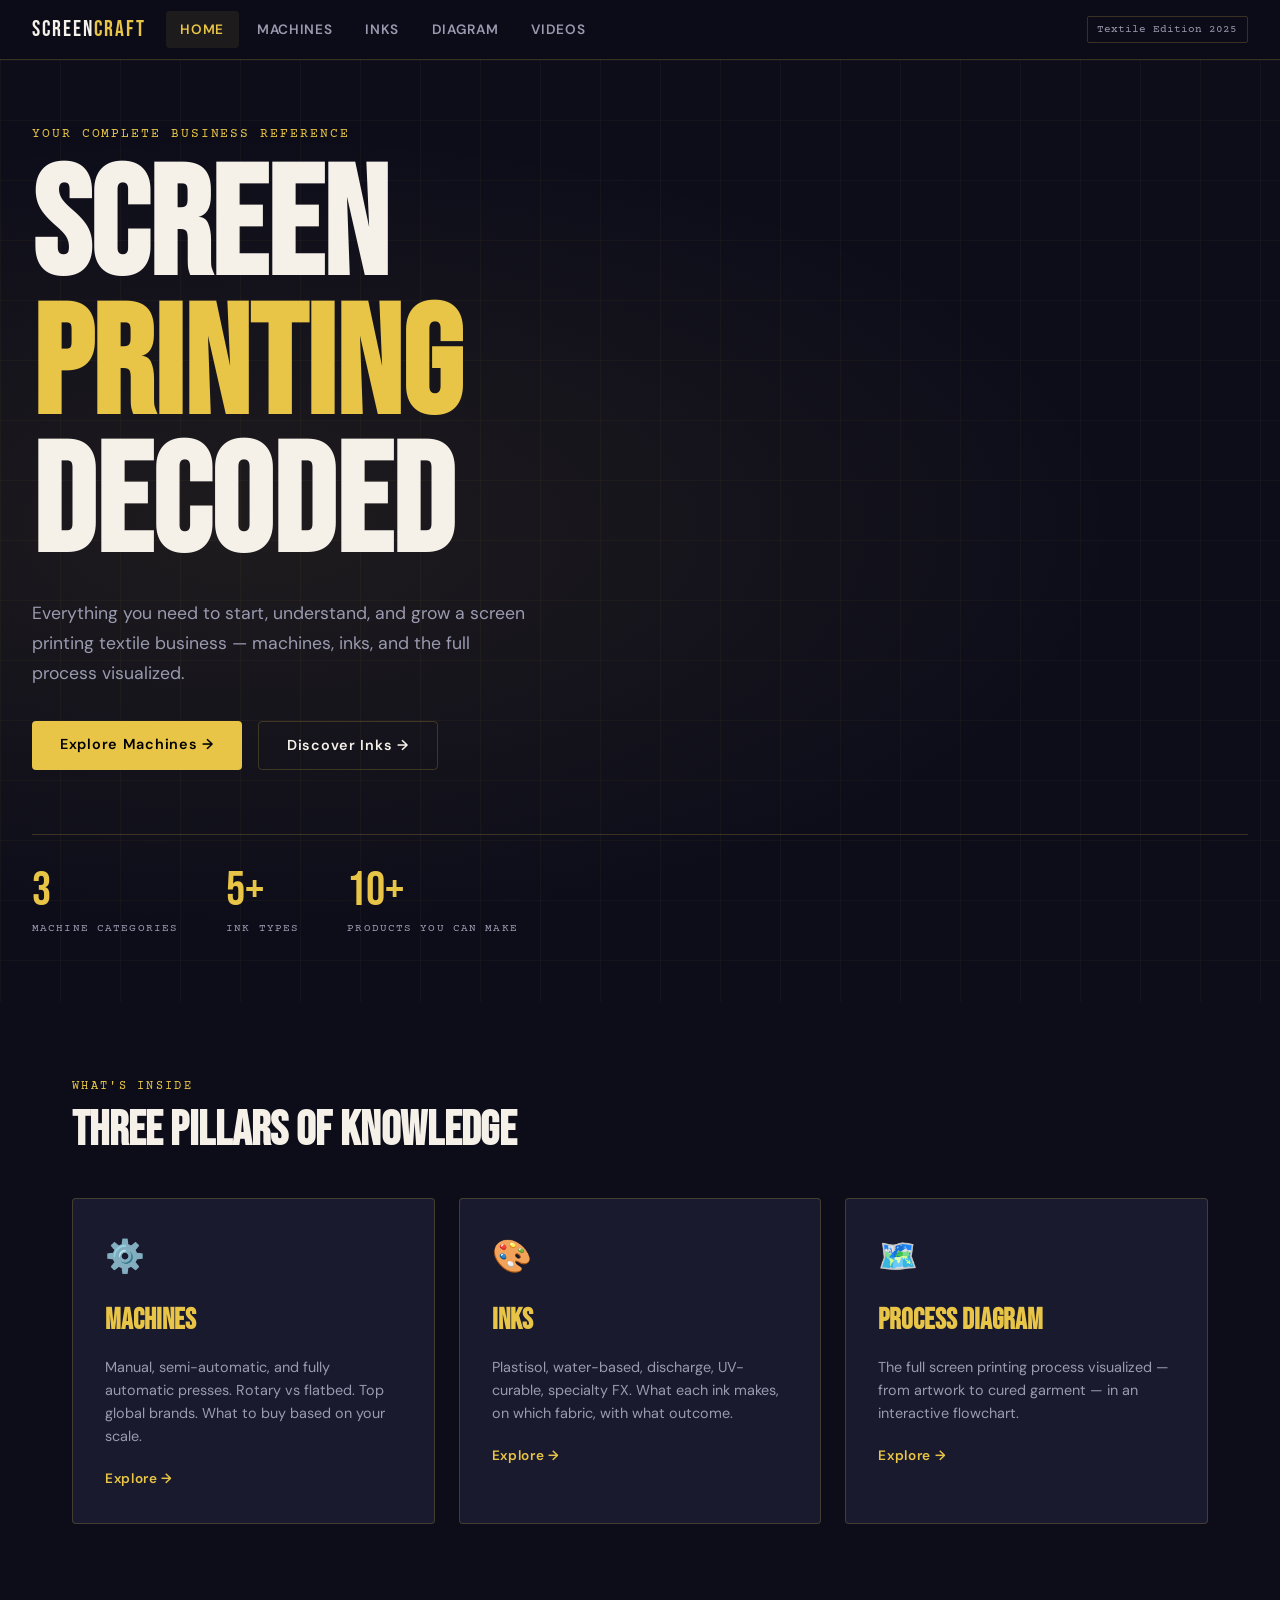
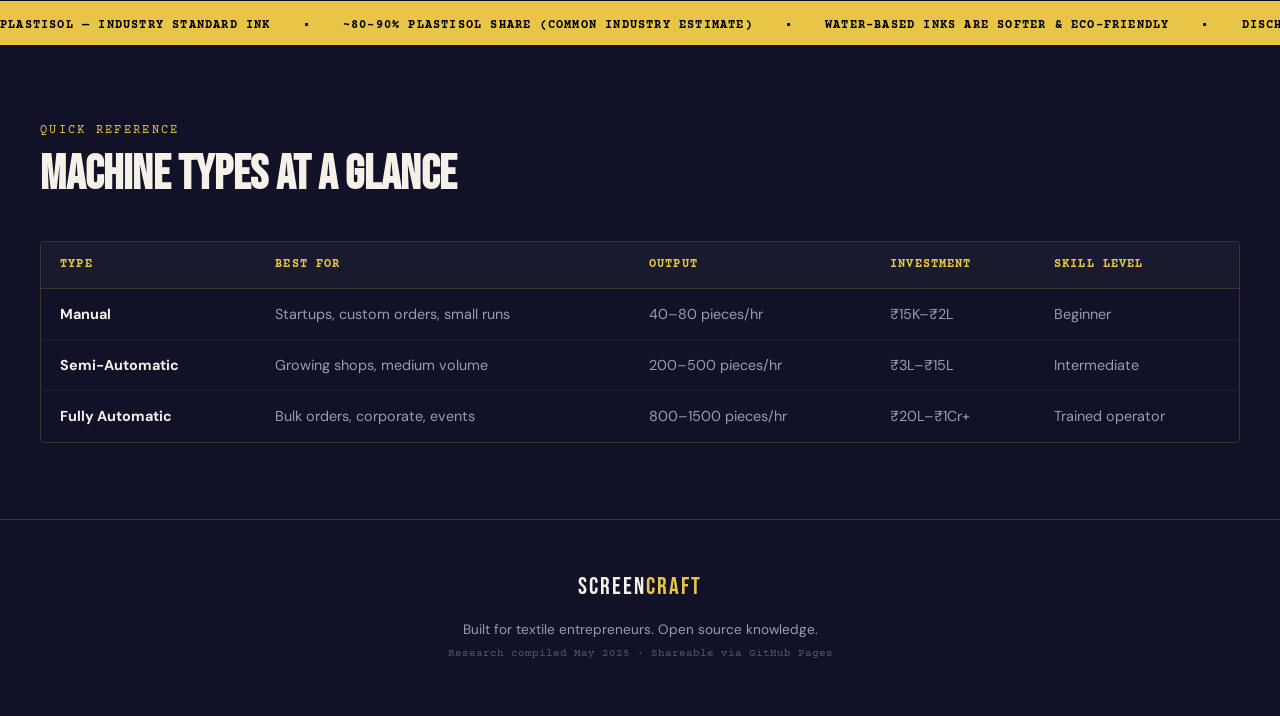
==== commit 1af8c085: "Add videos page and update navigation links" ====
--- a/index.html
+++ b/index.html
@@ -19,6 +19,7 @@
       <li><a href="machines.html">Machines</a></li>
       <li><a href="inks.html">Inks</a></li>
       <li><a href="diagram.html">Diagram</a></li>
+      <li><a href="videos.html">Videos</a></li>
     </ul>
     <div class="nav-tag">Textile Edition 2025</div>
   </nav>
--- a/style.css
+++ b/style.css
@@ -331,6 +331,10 @@
   background: radial-gradient(ellipse at 80% 50%, rgba(74,232,160,0.06) 0%, transparent 60%);
 }
 
+.page-hero--videos::after {
+  background: radial-gradient(ellipse at 80% 50%, rgba(232,74,90,0.07) 0%, transparent 60%);
+}
+
 .page-hero-label {
   font-family: var(--font-mono);
   font-size: 0.75rem;
@@ -936,6 +940,56 @@
 }
 
 .tl-content p { font-size: 0.88rem; color: var(--text-muted); line-height: 1.6; }
+
+/* ============================================
+   VIDEOS PAGE
+   ============================================ */
+.video-list {
+  display: flex;
+  flex-direction: column;
+  gap: clamp(2rem, 5vw, 3rem);
+}
+
+.video-block-title {
+  font-family: var(--font-display);
+  font-size: clamp(1.35rem, 3vw, 1.75rem);
+  color: var(--accent);
+  margin-bottom: 0.75rem;
+  letter-spacing: 0.02em;
+}
+
+.video-block-note {
+  font-size: 0.88rem;
+  color: var(--text-muted);
+  margin-bottom: 0.75rem;
+  max-width: 42ch;
+}
+
+.video-embed {
+  position: relative;
+  width: 100%;
+  aspect-ratio: 16 / 9;
+  background: #0a0a12;
+  border-radius: var(--radius);
+  overflow: hidden;
+  border: 1px solid var(--border);
+  box-shadow: var(--shadow);
+}
+
+.video-embed iframe {
+  position: absolute;
+  inset: 0;
+  width: 100%;
+  height: 100%;
+  border: 0;
+}
+
+.video-embed--short {
+  aspect-ratio: 9 / 16;
+  max-width: min(100%, 380px);
+  margin-left: auto;
+  margin-right: auto;
+}
 
 /* ============================================
    FOOTER
